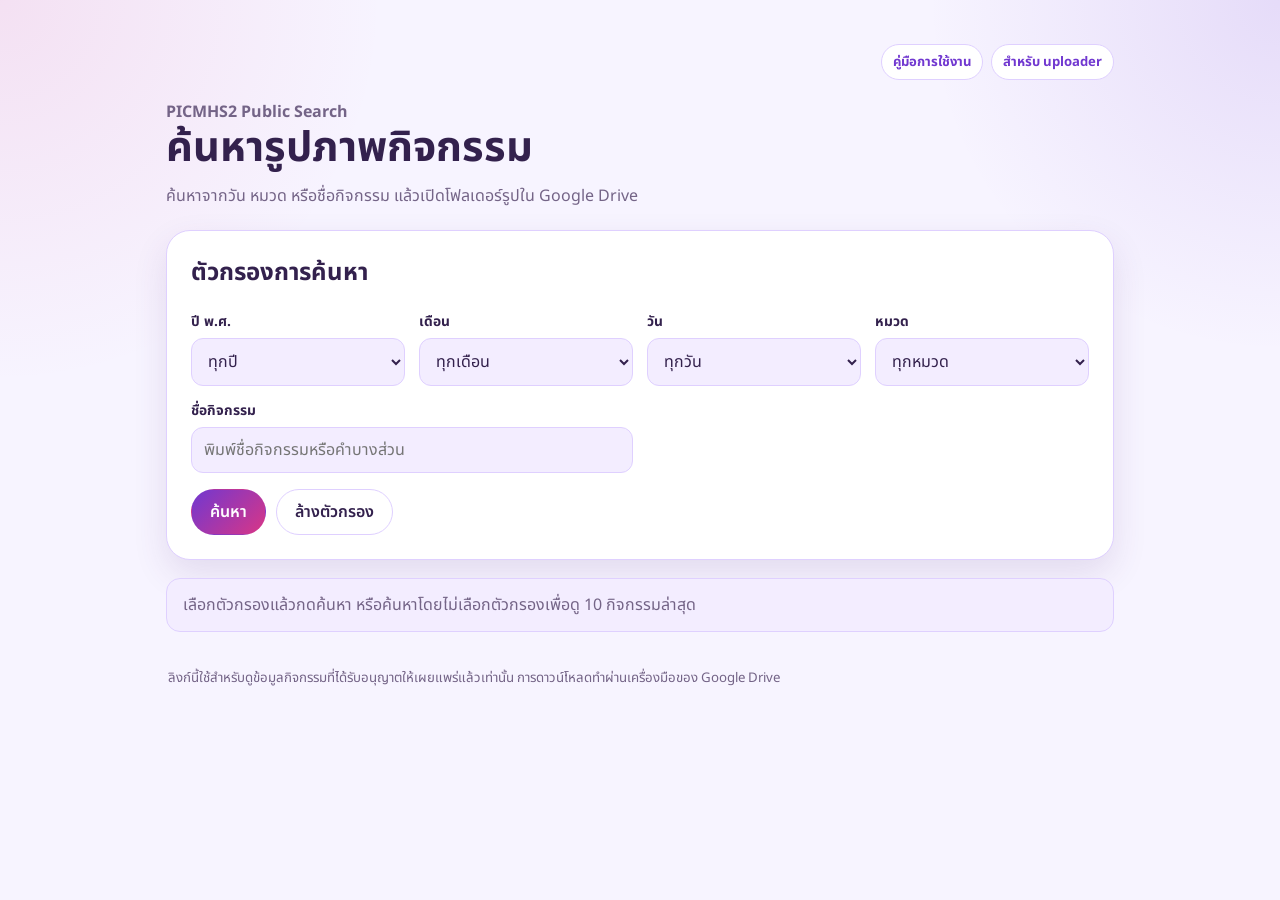
==== public/index.html @ cd0a309b "Add project foundation and user guide" ====
<!DOCTYPE html>
<html lang="th">
<head>
  <meta charset="UTF-8">
  <meta name="viewport" content="width=device-width, initial-scale=1.0">
  <meta name="description" content="ค้นหารูปภาพกิจกรรม PICMHS2 และเปิดดูใน Google Drive">
  <title>ค้นหารูปกิจกรรม | PICMHS2</title>
  <link rel="preconnect" href="https://fonts.googleapis.com">
  <link rel="preconnect" href="https://fonts.gstatic.com" crossorigin>
  <link href="https://fonts.googleapis.com/css2?family=Noto+Sans+Thai:wght@400;500;600;700&display=swap" rel="stylesheet">
  <style>
    :root {
      --bg: #f7f4ff;
      --surface: #fff;
      --surface-soft: #f3edff;
      --border: #dfd0ff;
      --text: #33214d;
      --muted: #746487;
      --accent: #7138d0;
      --accent-2: #d93686;
      --danger: #b4233f;
      --success: #176b3a;
      --shadow: 0 14px 34px rgba(79, 39, 126, 0.12);
    }

    * { box-sizing: border-box; }

    body {
      margin: 0;
      min-height: 100vh;
      font-family: "Noto Sans Thai", sans-serif;
      color: var(--text);
      background:
        radial-gradient(circle at top left, rgba(217, 54, 134, 0.1), transparent 24rem),
        radial-gradient(circle at top right, rgba(113, 56, 208, 0.13), transparent 22rem),
        var(--bg);
    }

    button, input, select { font: inherit; }

    .page {
      width: min(980px, 100%);
      margin: 0 auto;
      padding: 24px 16px 48px;
    }

    .utility-nav { display: flex; justify-content: flex-end; gap: 8px; margin-bottom: 20px; }
    .utility-nav a { padding: 7px 11px; border-radius: 999px; color: var(--accent); background: var(--surface); border: 1px solid var(--border); text-decoration: none; font-size: .82rem; font-weight: 700; }

    .hero { margin: 12px 0 22px; }
    .eyebrow { margin: 0 0 6px; color: var(--accent); font-weight: 700; }
    h1 { margin: 0; font-size: clamp(1.75rem, 5vw, 2.6rem); line-height: 1.2; }
    .hero p { margin: 10px 0 0; color: var(--muted); }

    .panel, .result-card {
      background: var(--surface);
      border: 1px solid var(--border);
      box-shadow: var(--shadow);
    }

    .panel { border-radius: 24px; padding: 18px; }

    .filters {
      display: grid;
      grid-template-columns: repeat(2, minmax(0, 1fr));
      gap: 14px;
    }

    .field { display: grid; gap: 6px; }
    .field-wide { grid-column: 1 / -1; }
    label { font-size: 0.86rem; font-weight: 700; }

    input, select {
      width: 100%;
      min-height: 46px;
      padding: 10px 12px;
      border: 1px solid var(--border);
      border-radius: 12px;
      color: var(--text);
      background: var(--surface-soft);
    }

    input:focus, select:focus, button:focus-visible, a:focus-visible {
      outline: 3px solid rgba(113, 56, 208, 0.22);
      outline-offset: 2px;
    }

    .actions { display: flex; flex-wrap: wrap; gap: 10px; margin-top: 16px; }
    .button {
      min-height: 44px;
      padding: 10px 18px;
      border: 1px solid var(--border);
      border-radius: 999px;
      cursor: pointer;
      text-decoration: none;
      text-align: center;
      color: var(--text);
      background: var(--surface);
      font-weight: 600;
    }

    .button-primary {
      border-color: transparent;
      color: #fff;
      background: linear-gradient(135deg, var(--accent), var(--accent-2));
    }

    .button[disabled] { cursor: wait; opacity: 0.65; }

    .status {
      margin: 18px 0;
      padding: 14px 16px;
      border: 1px solid var(--border);
      border-radius: 14px;
      background: var(--surface-soft);
      color: var(--muted);
    }

    .status[data-type="error"] { border-color: #ffc8d2; background: #fff1f3; color: var(--danger); }
    .status[data-type="success"] { border-color: #bce4cb; background: #f0fbf4; color: var(--success); }
    .status[hidden] { display: none; }

    .results { display: grid; gap: 14px; }
    .result-card { border-radius: 18px; padding: 16px; }
    .result-card h2 { margin: 0; font-size: 1.12rem; }
    .meta { display: flex; flex-wrap: wrap; gap: 8px; margin: 12px 0 14px; }
    .pill { padding: 4px 10px; border-radius: 999px; background: var(--surface-soft); color: var(--muted); font-size: 0.82rem; }
    .unavailable { margin: 0; color: var(--danger); font-size: 0.88rem; }
    .privacy-note { margin: 18px 2px 0; color: var(--muted); font-size: 0.83rem; }

    @media (min-width: 760px) {
      .page { padding-top: 44px; }
      .panel { padding: 24px; }
      .filters { grid-template-columns: repeat(4, minmax(0, 1fr)); }
      .field-wide { grid-column: span 2; }
      .result-card { display: grid; grid-template-columns: 1fr auto; align-items: center; gap: 18px; }
      .result-card .button { white-space: nowrap; }
    }
  </style>
</head>
<body>
  <main class="page">
    <nav class="utility-nav" aria-label="ทางลัด">
      <a href="../guide.html">คู่มือการใช้งาน</a>
      <a href="../">สำหรับ uploader</a>
    </nav>
    <header class="hero">
      <p class="eyebrow">PICMHS2 Public Search</p>
      <h1>ค้นหารูปภาพกิจกรรม</h1>
      <p>ค้นหาจากวัน หมวด หรือชื่อกิจกรรม แล้วเปิดโฟลเดอร์รูปใน Google Drive</p>
    </header>

    <section class="panel" aria-labelledby="searchHeading">
      <h2 id="searchHeading" style="margin-top:0">ตัวกรองการค้นหา</h2>
      <form id="searchForm">
        <div class="filters">
          <div class="field">
            <label for="yearBE">ปี พ.ศ.</label>
            <select id="yearBE" name="yearBE"><option value="">ทุกปี</option></select>
          </div>
          <div class="field">
            <label for="month">เดือน</label>
            <select id="month" name="month"><option value="">ทุกเดือน</option></select>
          </div>
          <div class="field">
            <label for="day">วัน</label>
            <select id="day" name="day"><option value="">ทุกวัน</option></select>
          </div>
          <div class="field">
            <label for="category">หมวด</label>
            <select id="category" name="category"><option value="">ทุกหมวด</option></select>
          </div>
          <div class="field field-wide">
            <label for="activityName">ชื่อกิจกรรม</label>
            <input id="activityName" name="activityName" type="search" maxlength="100" placeholder="พิมพ์ชื่อกิจกรรมหรือคำบางส่วน">
          </div>
        </div>
        <div class="actions">
          <button class="button button-primary" id="searchButton" type="submit">ค้นหา</button>
          <button class="button" id="clearButton" type="button">ล้างตัวกรอง</button>
        </div>
      </form>
    </section>

    <div class="status" id="status" role="status" aria-live="polite">เลือกตัวกรองแล้วกดค้นหา หรือค้นหาโดยไม่เลือกตัวกรองเพื่อดู 10 กิจกรรมล่าสุด</div>
    <section class="results" id="results" aria-label="ผลการค้นหา"></section>
    <p class="privacy-note">ลิงก์นี้ใช้สำหรับดูข้อมูลกิจกรรมที่ได้รับอนุญาตให้เผยแพร่แล้วเท่านั้น การดาวน์โหลดทำผ่านเครื่องมือของ Google Drive</p>
  </main>

  <script>
    const CONFIG = {
      API_URL: "https://script.google.com/macros/s/AKfycbzDyucuarduxEiLv-s4mpgoeJ6cKrx77nMPlc30-tb82z3DDsLPgVcqO1zSSwV5WXBZig/exec",
      REQUEST_TIMEOUT_MS: 15000,
      YEARS: [2567, 2568, 2569, 2570, 2571],
      CATEGORIES: ["กิจกรรมและอื่นๆ", "ไปราชการ", "ประชุม"],
      MONTHS: ["", "มกราคม", "กุมภาพันธ์", "มีนาคม", "เมษายน", "พฤษภาคม", "มิถุนายน", "กรกฎาคม", "สิงหาคม", "กันยายน", "ตุลาคม", "พฤศจิกายน", "ธันวาคม"]
    };

    const form = document.getElementById("searchForm");
    const statusBox = document.getElementById("status");
    const resultsBox = document.getElementById("results");
    const searchButton = document.getElementById("searchButton");

    seedOptions();
    form.addEventListener("submit", handleSearch);
    document.getElementById("clearButton").addEventListener("click", clearFilters);
    document.getElementById("yearBE").addEventListener("change", syncDays);
    document.getElementById("month").addEventListener("change", syncDays);

    function seedOptions() {
      appendOptions(document.getElementById("yearBE"), CONFIG.YEARS.map((year) => [year, year]));
      appendOptions(document.getElementById("month"), CONFIG.MONTHS.slice(1).map((name, index) => [index + 1, name]));
      appendOptions(document.getElementById("category"), CONFIG.CATEGORIES.map((name) => [name, name]));
      syncDays();
    }

    function appendOptions(select, options) {
      options.forEach(([value, label]) => {
        const option = document.createElement("option");
        option.value = String(value);
        option.textContent = String(label);
        select.appendChild(option);
      });
    }

    function syncDays() {
      const select = document.getElementById("day");
      const selected = select.value;
      const yearBE = Number(document.getElementById("yearBE").value || 2569);
      const month = Number(document.getElementById("month").value || 0);
      const total = month ? new Date(yearBE - 543, month, 0).getDate() : 31;
      select.replaceChildren(new Option("ทุกวัน", ""));
      appendOptions(select, Array.from({ length: total }, (_, index) => [index + 1, index + 1]));
      if (Number(selected) <= total) select.value = selected;
    }

    async function handleSearch(event) {
      event.preventDefault();
      setLoading(true);
      showStatus("กำลังค้นหากิจกรรม...", "info");
      resultsBox.replaceChildren();

      try {
        const params = new URLSearchParams({ action: "publicSearch" });
        new FormData(form).forEach((value, key) => {
          const normalized = String(value).trim();
          if (normalized) params.set(key, normalized);
        });

        const data = await fetchJson(`${CONFIG.API_URL}?${params}`, CONFIG.REQUEST_TIMEOUT_MS);
        if (!data.ok) throw new Error(toThaiApiError(data.error));
        renderResults(Array.isArray(data.results) ? data.results : []);

        if (!data.results || !data.results.length) {
          showStatus("ไม่พบกิจกรรมที่ตรงกับเงื่อนไข ลองลดตัวกรองหรือใช้คำค้นที่สั้นลง", "info");
        } else {
          const suffix = data.truncated ? " (แสดงสูงสุด 50 รายการ กรุณาเพิ่มตัวกรอง)" : "";
          showStatus(`พบ ${data.results.length} กิจกรรม${suffix}`, "success");
        }
      } catch (error) {
        showStatus(error.name === "AbortError" ? "ระบบใช้เวลาตอบนานเกินไป กรุณาลองใหม่" : error.message, "error");
      } finally {
        setLoading(false);
      }
    }

    async function fetchJson(url, timeoutMs) {
      const controller = new AbortController();
      const timer = setTimeout(() => controller.abort(), timeoutMs);
      try {
        const response = await fetch(url, { signal: controller.signal });
        if (!response.ok) throw new Error(`เชื่อมต่อระบบค้นหาไม่สำเร็จ (${response.status})`);
        return await response.json();
      } catch (error) {
        if (error.name === "AbortError") throw error;
        if (error instanceof SyntaxError) throw new Error("ระบบค้นหาส่งข้อมูลกลับมาไม่ถูกต้อง กรุณาลองใหม่");
        throw error;
      } finally {
        clearTimeout(timer);
      }
    }

    function renderResults(results) {
      resultsBox.replaceChildren();
      results.forEach((item) => {
        const card = document.createElement("article");
        card.className = "result-card";

        const content = document.createElement("div");
        const title = document.createElement("h2");
        title.textContent = item.activityName || "กิจกรรมไม่มีชื่อ";
        content.appendChild(title);

        const meta = document.createElement("div");
        meta.className = "meta";
        [item.category, formatThaiDate(item), `${Number(item.fileCount || 0)} ไฟล์โดยประมาณ`].forEach((text) => {
          const pill = document.createElement("span");
          pill.className = "pill";
          pill.textContent = text || "-";
          meta.appendChild(pill);
        });
        content.appendChild(meta);
        card.appendChild(content);

        if (isSafeDriveUrl(item.folderUrl)) {
          const link = document.createElement("a");
          link.className = "button button-primary";
          link.href = item.folderUrl;
          link.target = "_blank";
          link.rel = "noopener noreferrer";
          link.textContent = "เปิดโฟลเดอร์รูป";
          card.appendChild(link);
        } else {
          const message = document.createElement("p");
          message.className = "unavailable";
          message.textContent = "โฟลเดอร์นี้ยังไม่พร้อมให้เปิดแบบสาธารณะ";
          card.appendChild(message);
        }

        resultsBox.appendChild(card);
      });
    }

    function formatThaiDate(item) {
      const month = CONFIG.MONTHS[Number(item.month)] || "";
      return `${Number(item.day) || "-"} ${month} ${Number(item.yearBE) || "-"}`;
    }

    function isSafeDriveUrl(value) {
      try {
        const url = new URL(String(value || ""));
        return url.protocol === "https:" && url.hostname === "drive.google.com";
      } catch (_) {
        return false;
      }
    }

    function toThaiApiError(message) {
      if (String(message || "").startsWith("invalid public search:")) return "ตัวกรองไม่ถูกต้อง กรุณาตรวจสอบแล้วลองใหม่";
      return "ระบบค้นหายังไม่พร้อมใช้งาน กรุณาลองใหม่ภายหลัง";
    }

    function clearFilters() {
      form.reset();
      syncDays();
      resultsBox.replaceChildren();
      showStatus("ล้างตัวกรองแล้ว กดค้นหาเพื่อดู 10 กิจกรรมล่าสุด", "info");
      document.getElementById("yearBE").focus();
    }

    function setLoading(loading) {
      searchButton.disabled = loading;
      searchButton.textContent = loading ? "กำลังค้นหา..." : "ค้นหา";
    }

    function showStatus(message, type) {
      statusBox.hidden = false;
      statusBox.dataset.type = type;
      statusBox.textContent = message;
    }
  </script>
</body>
</html>
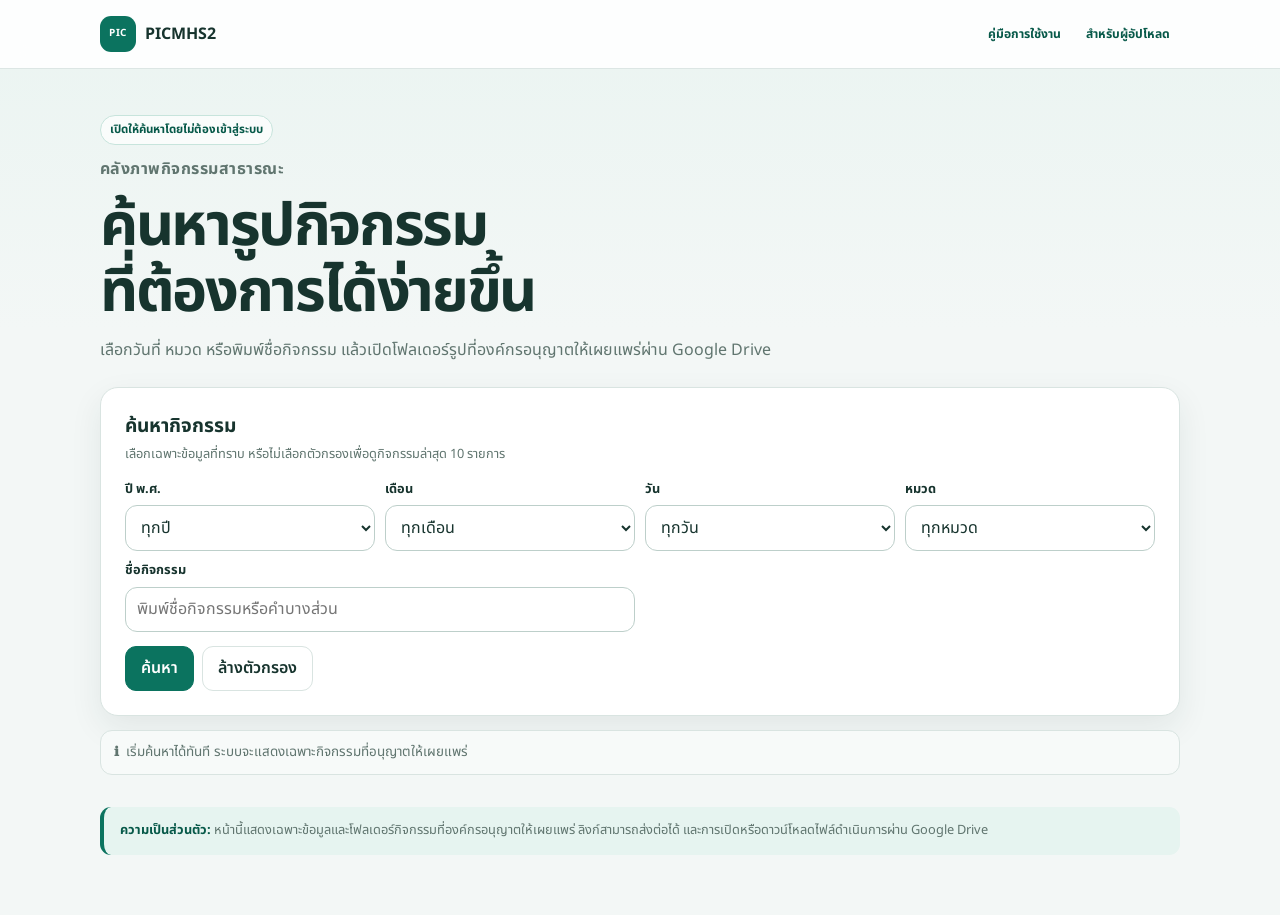
==== commit c86a74a3: "Integrate PICMHS2 UI design system" ====
--- a/public/index.html
+++ b/public/index.html
@@ -10,47 +10,58 @@
   <link href="https://fonts.googleapis.com/css2?family=Noto+Sans+Thai:wght@400;500;600;700&display=swap" rel="stylesheet">
   <style>
     :root {
-      --bg: #f7f4ff;
-      --surface: #fff;
-      --surface-soft: #f3edff;
-      --border: #dfd0ff;
-      --text: #33214d;
-      --muted: #746487;
-      --accent: #7138d0;
-      --accent-2: #d93686;
-      --danger: #b4233f;
-      --success: #176b3a;
-      --shadow: 0 14px 34px rgba(79, 39, 126, 0.12);
+      --bg: #f3f7f6;
+      --surface: #ffffff;
+      --surface-soft: #f7faf9;
+      --border: #d9e4e1;
+      --border-strong: #bdcfca;
+      --text: #17342e;
+      --muted: #60756f;
+      --accent: #0b735f;
+      --accent-strong: #075949;
+      --accent-soft: #e6f4f0;
+      --danger: #b4233a;
+      --success: #147a45;
+      --info: #245a85;
+      --shadow: 0 12px 32px rgba(21, 55, 47, .08);
+      --radius: 18px;
     }
 
     * { box-sizing: border-box; }
+    html { scroll-behavior: smooth; }
 
     body {
       margin: 0;
+      min-width: 320px;
       min-height: 100vh;
       font-family: "Noto Sans Thai", sans-serif;
       color: var(--text);
-      background:
-        radial-gradient(circle at top left, rgba(217, 54, 134, 0.1), transparent 24rem),
-        radial-gradient(circle at top right, rgba(113, 56, 208, 0.13), transparent 22rem),
-        var(--bg);
+      line-height: 1.55;
+      background: linear-gradient(180deg, #eaf4f1 0, var(--bg) 330px);
     }
 
     button, input, select { font: inherit; }
+    button, select { cursor: pointer; }
 
     .page {
-      width: min(980px, 100%);
+      width: min(1080px, calc(100% - 28px));
       margin: 0 auto;
-      padding: 24px 16px 48px;
-    }
-
-    .utility-nav { display: flex; justify-content: flex-end; gap: 8px; margin-bottom: 20px; }
-    .utility-nav a { padding: 7px 11px; border-radius: 999px; color: var(--accent); background: var(--surface); border: 1px solid var(--border); text-decoration: none; font-size: .82rem; font-weight: 700; }
-
-    .hero { margin: 12px 0 22px; }
-    .eyebrow { margin: 0 0 6px; color: var(--accent); font-weight: 700; }
-    h1 { margin: 0; font-size: clamp(1.75rem, 5vw, 2.6rem); line-height: 1.2; }
-    .hero p { margin: 10px 0 0; color: var(--muted); }
+      padding: 0 0 48px;
+    }
+
+    .site-header { border-bottom: 1px solid rgba(217,228,225,.9); background: rgba(255,255,255,.9); backdrop-filter: blur(12px); }
+    .header-inner { width: min(1080px, calc(100% - 28px)); min-height: 68px; margin: 0 auto; display: flex; align-items: center; justify-content: space-between; gap: 12px; }
+    .brand { display: flex; align-items: center; gap: 9px; color: var(--text); text-decoration: none; font-weight: 700; }
+    .brand-mark { display: grid; width: 36px; height: 36px; place-items: center; border-radius: 11px; background: var(--accent); color: #fff; font-size: 10px; letter-spacing: .04em; }
+    .utility-nav { display: flex; gap: 5px; }
+    .utility-nav a { display: inline-flex; min-height: 40px; align-items: center; padding: 7px 10px; border-radius: 9px; color: var(--accent-strong); text-decoration: none; font-size: .76rem; font-weight: 700; }
+    .utility-nav a:hover { background: var(--accent-soft); }
+
+    .hero { display: grid; gap: 12px; padding: 46px 0 24px; }
+    .eyebrow { margin: 0; color: var(--accent); font-size: .78rem; font-weight: 700; letter-spacing: .03em; }
+    h1 { max-width: 760px; margin: 0; font-size: clamp(2rem, 8vw, 3.7rem); line-height: 1.12; letter-spacing: -.04em; }
+    .hero p { max-width: 680px; margin: 0; color: var(--muted); font-size: 1rem; }
+    .public-badge { width: fit-content; padding: 5px 9px; border: 1px solid #c7e4dc; border-radius: 999px; background: rgba(255,255,255,.7); color: var(--accent-strong); font-size: .72rem; font-weight: 700; }
 
     .panel, .result-card {
       background: var(--surface);
@@ -58,39 +69,45 @@
       box-shadow: var(--shadow);
     }
 
-    .panel { border-radius: 24px; padding: 18px; }
+    .panel { border-radius: var(--radius); padding: 17px 15px; }
+    .panel-head { margin-bottom: 15px; }
+    .panel-head h2 { margin: 0; font-size: 1.2rem; }
+    .panel-head p { margin: 3px 0 0; color: var(--muted); font-size: .8rem; }
 
     .filters {
       display: grid;
       grid-template-columns: repeat(2, minmax(0, 1fr));
-      gap: 14px;
+      gap: 10px;
     }
 
     .field { display: grid; gap: 6px; }
     .field-wide { grid-column: 1 / -1; }
-    label { font-size: 0.86rem; font-weight: 700; }
+    label { font-size: 0.8rem; font-weight: 700; }
 
     input, select {
       width: 100%;
-      min-height: 46px;
-      padding: 10px 12px;
-      border: 1px solid var(--border);
+      min-height: 44px;
+      padding: 9px 11px;
+      border: 1px solid var(--border-strong);
       border-radius: 12px;
       color: var(--text);
-      background: var(--surface-soft);
-    }
-
-    input:focus, select:focus, button:focus-visible, a:focus-visible {
-      outline: 3px solid rgba(113, 56, 208, 0.22);
+      background: var(--surface);
+    }
+
+    input:focus-visible, select:focus-visible, button:focus-visible, a:focus-visible {
+      outline: 3px solid rgba(11, 115, 95, .28);
       outline-offset: 2px;
     }
 
-    .actions { display: flex; flex-wrap: wrap; gap: 10px; margin-top: 16px; }
+    .actions { display: flex; flex-wrap: wrap; gap: 8px; margin-top: 14px; }
     .button {
       min-height: 44px;
-      padding: 10px 18px;
+      display: inline-flex;
+      align-items: center;
+      justify-content: center;
+      padding: 9px 15px;
       border: 1px solid var(--border);
-      border-radius: 999px;
+      border-radius: 11px;
       cursor: pointer;
       text-decoration: none;
       text-align: center;
@@ -100,58 +117,83 @@
     }
 
     .button-primary {
-      border-color: transparent;
+      border-color: var(--accent);
       color: #fff;
-      background: linear-gradient(135deg, var(--accent), var(--accent-2));
-    }
+      background: var(--accent);
+    }
+    .button-primary:hover { background: var(--accent-strong); }
 
     .button[disabled] { cursor: wait; opacity: 0.65; }
 
     .status {
-      margin: 18px 0;
-      padding: 14px 16px;
+      margin: 14px 0;
+      padding: 11px 13px;
       border: 1px solid var(--border);
-      border-radius: 14px;
+      border-radius: 12px;
       background: var(--surface-soft);
       color: var(--muted);
-    }
+      font-size: .84rem;
+    }
+    .status::before { content: "ℹ"; margin-right: 7px; font-weight: 700; }
 
     .status[data-type="error"] { border-color: #ffc8d2; background: #fff1f3; color: var(--danger); }
+    .status[data-type="error"]::before { content: "×"; }
     .status[data-type="success"] { border-color: #bce4cb; background: #f0fbf4; color: var(--success); }
+    .status[data-type="success"]::before { content: "✓"; }
     .status[hidden] { display: none; }
 
-    .results { display: grid; gap: 14px; }
-    .result-card { border-radius: 18px; padding: 16px; }
+    .results { display: grid; gap: 10px; }
+    .result-card { border-radius: 15px; padding: 14px; }
     .result-card h2 { margin: 0; font-size: 1.12rem; }
-    .meta { display: flex; flex-wrap: wrap; gap: 8px; margin: 12px 0 14px; }
-    .pill { padding: 4px 10px; border-radius: 999px; background: var(--surface-soft); color: var(--muted); font-size: 0.82rem; }
+    .meta { display: flex; flex-wrap: wrap; gap: 6px; margin: 10px 0 12px; }
+    .pill { padding: 4px 9px; border: 1px solid var(--border); border-radius: 999px; background: var(--surface-soft); color: var(--muted); font-size: 0.76rem; }
     .unavailable { margin: 0; color: var(--danger); font-size: 0.88rem; }
-    .privacy-note { margin: 18px 2px 0; color: var(--muted); font-size: 0.83rem; }
-
-    @media (min-width: 760px) {
-      .page { padding-top: 44px; }
+    .privacy-note { margin-top: 18px; padding: 14px 16px; border-left: 4px solid var(--accent); border-radius: 11px; background: var(--accent-soft); color: var(--muted); font-size: 0.8rem; }
+    .privacy-note strong { color: var(--accent-strong); }
+
+    @media (min-width: 680px) {
       .panel { padding: 24px; }
       .filters { grid-template-columns: repeat(4, minmax(0, 1fr)); }
       .field-wide { grid-column: span 2; }
       .result-card { display: grid; grid-template-columns: 1fr auto; align-items: center; gap: 18px; }
       .result-card .button { white-space: nowrap; }
     }
+
+    @media (max-width: 480px) {
+      .utility-nav a:first-child { display: none; }
+      .hero { padding-top: 34px; }
+      .actions .button { flex: 1 1 120px; }
+    }
+
+    @media (prefers-reduced-motion: reduce) {
+      html { scroll-behavior: auto; }
+      *, *::before, *::after { transition: none !important; }
+    }
   </style>
 </head>
 <body>
+  <header class="site-header">
+    <div class="header-inner">
+      <a class="brand" href="./" aria-label="PICMHS2 ค้นหารูปสาธารณะ"><span class="brand-mark">PIC</span><span>PICMHS2</span></a>
+      <nav class="utility-nav" aria-label="ทางลัด">
+        <a href="../guide.html">คู่มือการใช้งาน</a>
+        <a href="../">สำหรับผู้อัปโหลด</a>
+      </nav>
+    </div>
+  </header>
   <main class="page">
-    <nav class="utility-nav" aria-label="ทางลัด">
-      <a href="../guide.html">คู่มือการใช้งาน</a>
-      <a href="../">สำหรับ uploader</a>
-    </nav>
     <header class="hero">
-      <p class="eyebrow">PICMHS2 Public Search</p>
-      <h1>ค้นหารูปภาพกิจกรรม</h1>
-      <p>ค้นหาจากวัน หมวด หรือชื่อกิจกรรม แล้วเปิดโฟลเดอร์รูปใน Google Drive</p>
+      <span class="public-badge">เปิดให้ค้นหาโดยไม่ต้องเข้าสู่ระบบ</span>
+      <p class="eyebrow">คลังภาพกิจกรรมสาธารณะ</p>
+      <h1>ค้นหารูปกิจกรรม<br>ที่ต้องการได้ง่ายขึ้น</h1>
+      <p>เลือกวันที่ หมวด หรือพิมพ์ชื่อกิจกรรม แล้วเปิดโฟลเดอร์รูปที่องค์กรอนุญาตให้เผยแพร่ผ่าน Google Drive</p>
     </header>
 
     <section class="panel" aria-labelledby="searchHeading">
-      <h2 id="searchHeading" style="margin-top:0">ตัวกรองการค้นหา</h2>
+      <div class="panel-head">
+        <h2 id="searchHeading">ค้นหากิจกรรม</h2>
+        <p>เลือกเฉพาะข้อมูลที่ทราบ หรือไม่เลือกตัวกรองเพื่อดูกิจกรรมล่าสุด 10 รายการ</p>
+      </div>
       <form id="searchForm">
         <div class="filters">
           <div class="field">
@@ -182,9 +224,9 @@
       </form>
     </section>
 
-    <div class="status" id="status" role="status" aria-live="polite">เลือกตัวกรองแล้วกดค้นหา หรือค้นหาโดยไม่เลือกตัวกรองเพื่อดู 10 กิจกรรมล่าสุด</div>
-    <section class="results" id="results" aria-label="ผลการค้นหา"></section>
-    <p class="privacy-note">ลิงก์นี้ใช้สำหรับดูข้อมูลกิจกรรมที่ได้รับอนุญาตให้เผยแพร่แล้วเท่านั้น การดาวน์โหลดทำผ่านเครื่องมือของ Google Drive</p>
+    <div class="status" id="status" role="status" aria-live="polite">เริ่มค้นหาได้ทันที ระบบจะแสดงเฉพาะกิจกรรมที่อนุญาตให้เผยแพร่</div>
+    <section class="results" id="results" aria-label="ผลการค้นหา" aria-busy="false"></section>
+    <p class="privacy-note"><strong>ความเป็นส่วนตัว:</strong> หน้านี้แสดงเฉพาะข้อมูลและโฟลเดอร์กิจกรรมที่องค์กรอนุญาตให้เผยแพร่ ลิงก์สามารถส่งต่อได้ และการเปิดหรือดาวน์โหลดไฟล์ดำเนินการผ่าน Google Drive</p>
   </main>
 
   <script>
@@ -351,6 +393,7 @@
     function setLoading(loading) {
       searchButton.disabled = loading;
       searchButton.textContent = loading ? "กำลังค้นหา..." : "ค้นหา";
+      resultsBox.setAttribute("aria-busy", String(loading));
     }
 
     function showStatus(message, type) {
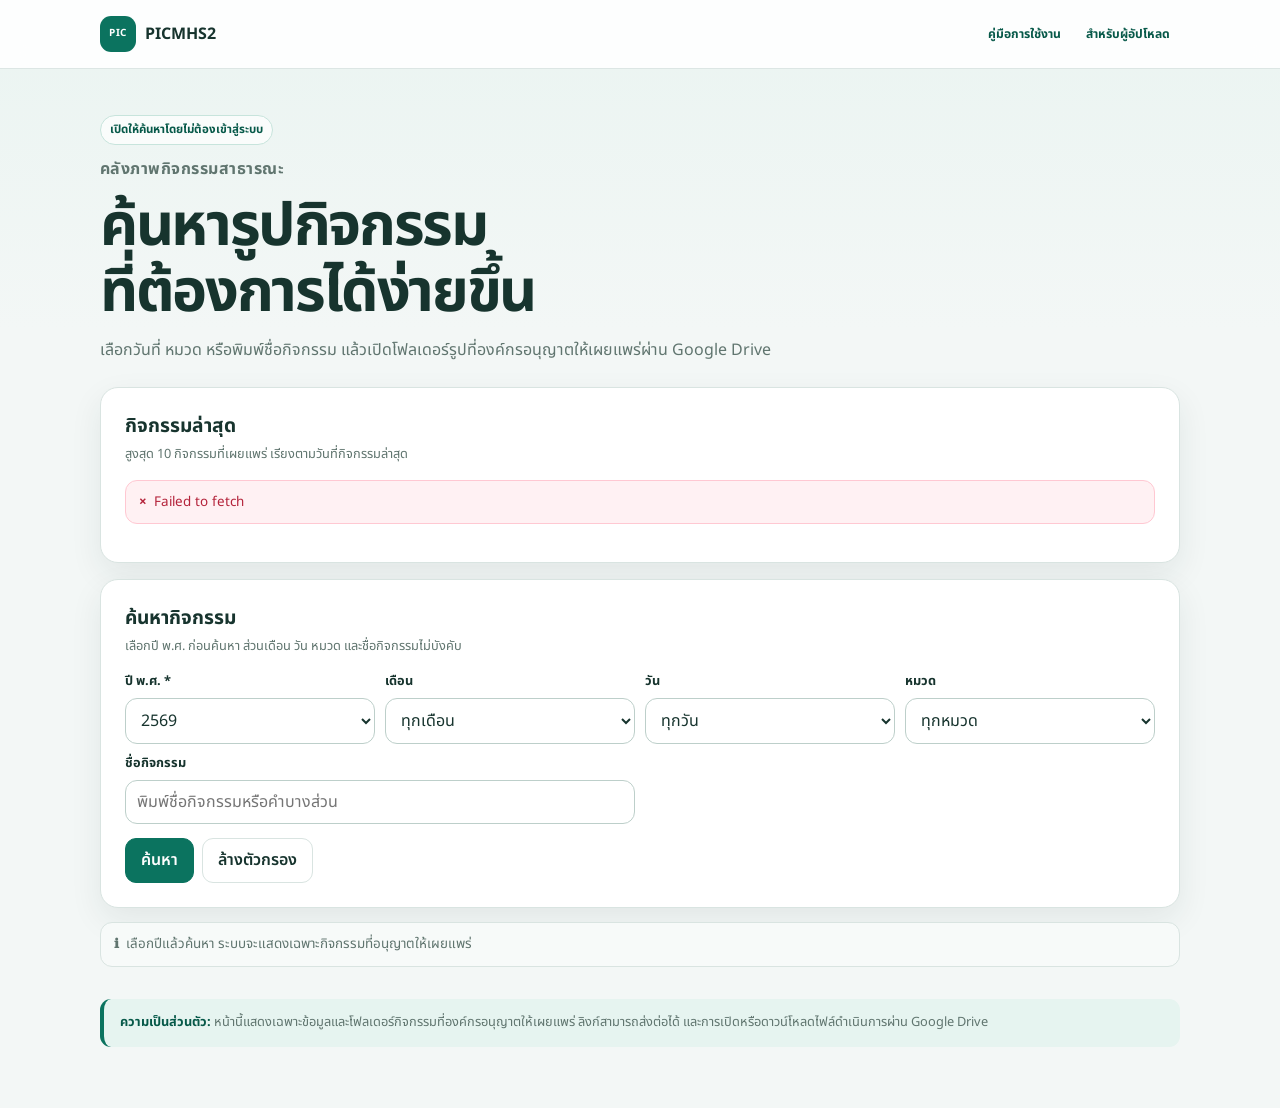
==== commit 25075864: "Update index.html" ====
--- a/public/index.html
+++ b/public/index.html
@@ -150,6 +150,7 @@
     .unavailable { margin: 0; color: var(--danger); font-size: 0.88rem; }
     .privacy-note { margin-top: 18px; padding: 14px 16px; border-left: 4px solid var(--accent); border-radius: 11px; background: var(--accent-soft); color: var(--muted); font-size: 0.8rem; }
     .privacy-note strong { color: var(--accent-strong); }
+    .latest-panel { margin-bottom: 16px; }
 
     @media (min-width: 680px) {
       .panel { padding: 24px; }
@@ -189,16 +190,25 @@
       <p>เลือกวันที่ หมวด หรือพิมพ์ชื่อกิจกรรม แล้วเปิดโฟลเดอร์รูปที่องค์กรอนุญาตให้เผยแพร่ผ่าน Google Drive</p>
     </header>
 
+    <section class="panel latest-panel" aria-labelledby="latestHeading">
+      <div class="panel-head">
+        <h2 id="latestHeading">กิจกรรมล่าสุด</h2>
+        <p>สูงสุด 10 กิจกรรมที่เผยแพร่ เรียงตามวันที่กิจกรรมล่าสุด</p>
+      </div>
+      <div class="status" id="latestStatus" role="status" aria-live="polite">กำลังโหลดกิจกรรมล่าสุด...</div>
+      <div class="results" id="latestResults" aria-label="กิจกรรมล่าสุด" aria-busy="true"></div>
+    </section>
+
     <section class="panel" aria-labelledby="searchHeading">
       <div class="panel-head">
         <h2 id="searchHeading">ค้นหากิจกรรม</h2>
-        <p>เลือกเฉพาะข้อมูลที่ทราบ หรือไม่เลือกตัวกรองเพื่อดูกิจกรรมล่าสุด 10 รายการ</p>
+        <p>เลือกปี พ.ศ. ก่อนค้นหา ส่วนเดือน วัน หมวด และชื่อกิจกรรมไม่บังคับ</p>
       </div>
       <form id="searchForm">
         <div class="filters">
           <div class="field">
-            <label for="yearBE">ปี พ.ศ.</label>
-            <select id="yearBE" name="yearBE"><option value="">ทุกปี</option></select>
+            <label for="yearBE">ปี พ.ศ. *</label>
+            <select id="yearBE" name="yearBE" required><option value="">เลือกปี</option></select>
           </div>
           <div class="field">
             <label for="month">เดือน</label>
@@ -224,7 +234,7 @@
       </form>
     </section>
 
-    <div class="status" id="status" role="status" aria-live="polite">เริ่มค้นหาได้ทันที ระบบจะแสดงเฉพาะกิจกรรมที่อนุญาตให้เผยแพร่</div>
+    <div class="status" id="status" role="status" aria-live="polite">เลือกปีแล้วค้นหา ระบบจะแสดงเฉพาะกิจกรรมที่อนุญาตให้เผยแพร่</div>
     <section class="results" id="results" aria-label="ผลการค้นหา" aria-busy="false"></section>
     <p class="privacy-note"><strong>ความเป็นส่วนตัว:</strong> หน้านี้แสดงเฉพาะข้อมูลและโฟลเดอร์กิจกรรมที่องค์กรอนุญาตให้เผยแพร่ ลิงก์สามารถส่งต่อได้ และการเปิดหรือดาวน์โหลดไฟล์ดำเนินการผ่าน Google Drive</p>
   </main>
@@ -233,7 +243,8 @@
     const CONFIG = {
       API_URL: "https://script.google.com/macros/s/AKfycbzDyucuarduxEiLv-s4mpgoeJ6cKrx77nMPlc30-tb82z3DDsLPgVcqO1zSSwV5WXBZig/exec",
       REQUEST_TIMEOUT_MS: 15000,
-      YEARS: [2567, 2568, 2569, 2570, 2571],
+      PUBLIC_YEAR_MIN: 2567,
+      CURRENT_YEAR_BE: Number(new Intl.DateTimeFormat("en-US", { timeZone: "Asia/Bangkok", year: "numeric" }).format(new Date())) + 543,
       CATEGORIES: ["กิจกรรมและอื่นๆ", "ไปราชการ", "ประชุม"],
       MONTHS: ["", "มกราคม", "กุมภาพันธ์", "มีนาคม", "เมษายน", "พฤษภาคม", "มิถุนายน", "กรกฎาคม", "สิงหาคม", "กันยายน", "ตุลาคม", "พฤศจิกายน", "ธันวาคม"]
     };
@@ -241,6 +252,8 @@
     const form = document.getElementById("searchForm");
     const statusBox = document.getElementById("status");
     const resultsBox = document.getElementById("results");
+    const latestStatusBox = document.getElementById("latestStatus");
+    const latestResultsBox = document.getElementById("latestResults");
     const searchButton = document.getElementById("searchButton");
 
     seedOptions();
@@ -248,9 +261,12 @@
     document.getElementById("clearButton").addEventListener("click", clearFilters);
     document.getElementById("yearBE").addEventListener("change", syncDays);
     document.getElementById("month").addEventListener("change", syncDays);
+    loadLatest();
 
     function seedOptions() {
-      appendOptions(document.getElementById("yearBE"), CONFIG.YEARS.map((year) => [year, year]));
+      const years = Array.from({ length: CONFIG.CURRENT_YEAR_BE - CONFIG.PUBLIC_YEAR_MIN + 1 }, (_, index) => CONFIG.CURRENT_YEAR_BE - index);
+      appendOptions(document.getElementById("yearBE"), years.map((year) => [year, year]));
+      document.getElementById("yearBE").value = String(CONFIG.CURRENT_YEAR_BE);
       appendOptions(document.getElementById("month"), CONFIG.MONTHS.slice(1).map((name, index) => [index + 1, name]));
       appendOptions(document.getElementById("category"), CONFIG.CATEGORIES.map((name) => [name, name]));
       syncDays();
@@ -268,7 +284,7 @@
     function syncDays() {
       const select = document.getElementById("day");
       const selected = select.value;
-      const yearBE = Number(document.getElementById("yearBE").value || 2569);
+      const yearBE = Number(document.getElementById("yearBE").value || CONFIG.CURRENT_YEAR_BE);
       const month = Number(document.getElementById("month").value || 0);
       const total = month ? new Date(yearBE - 543, month, 0).getDate() : 31;
       select.replaceChildren(new Option("ทุกวัน", ""));
@@ -278,6 +294,11 @@
 
     async function handleSearch(event) {
       event.preventDefault();
+      if (!document.getElementById("yearBE").value) {
+        showStatus("เลือกปี พ.ศ. ก่อนค้นหา", "error");
+        document.getElementById("yearBE").focus();
+        return;
+      }
       setLoading(true);
       showStatus("กำลังค้นหากิจกรรม...", "info");
       resultsBox.replaceChildren();
@@ -291,7 +312,7 @@
 
         const data = await fetchJson(`${CONFIG.API_URL}?${params}`, CONFIG.REQUEST_TIMEOUT_MS);
         if (!data.ok) throw new Error(toThaiApiError(data.error));
-        renderResults(Array.isArray(data.results) ? data.results : []);
+        renderResults(Array.isArray(data.results) ? data.results : [], resultsBox);
 
         if (!data.results || !data.results.length) {
           showStatus("ไม่พบกิจกรรมที่ตรงกับเงื่อนไข ลองลดตัวกรองหรือใช้คำค้นที่สั้นลง", "info");
@@ -303,6 +324,23 @@
         showStatus(error.name === "AbortError" ? "ระบบใช้เวลาตอบนานเกินไป กรุณาลองใหม่" : error.message, "error");
       } finally {
         setLoading(false);
+      }
+    }
+
+    async function loadLatest() {
+      latestResultsBox.setAttribute("aria-busy", "true");
+      try {
+        const data = await fetchJson(`${CONFIG.API_URL}?action=publicLatest`, CONFIG.REQUEST_TIMEOUT_MS);
+        if (!data.ok) throw new Error(toThaiApiError(data.error));
+        const results = Array.isArray(data.results) ? data.results : [];
+        renderResults(results, latestResultsBox);
+        latestStatusBox.dataset.type = results.length ? "success" : "info";
+        latestStatusBox.textContent = results.length ? `แสดง ${results.length} กิจกรรมล่าสุด` : "ยังไม่มีกิจกรรมที่เผยแพร่";
+      } catch (error) {
+        latestStatusBox.dataset.type = "error";
+        latestStatusBox.textContent = error.name === "AbortError" ? "โหลดกิจกรรมล่าสุดใช้เวลานานเกินไป" : error.message;
+      } finally {
+        latestResultsBox.setAttribute("aria-busy", "false");
       }
     }
 
@@ -322,8 +360,8 @@
       }
     }
 
-    function renderResults(results) {
-      resultsBox.replaceChildren();
+    function renderResults(results, container) {
+      container.replaceChildren();
       results.forEach((item) => {
         const card = document.createElement("article");
         card.className = "result-card";
@@ -359,7 +397,7 @@
           card.appendChild(message);
         }
 
-        resultsBox.appendChild(card);
+        container.appendChild(card);
       });
     }
 
@@ -384,9 +422,10 @@
 
     function clearFilters() {
       form.reset();
+      document.getElementById("yearBE").value = String(CONFIG.CURRENT_YEAR_BE);
       syncDays();
       resultsBox.replaceChildren();
-      showStatus("ล้างตัวกรองแล้ว กดค้นหาเพื่อดู 10 กิจกรรมล่าสุด", "info");
+      showStatus("ล้างตัวกรองแล้ว เลือกปีปัจจุบันไว้ให้พร้อมค้นหา", "info");
       document.getElementById("yearBE").focus();
     }
 
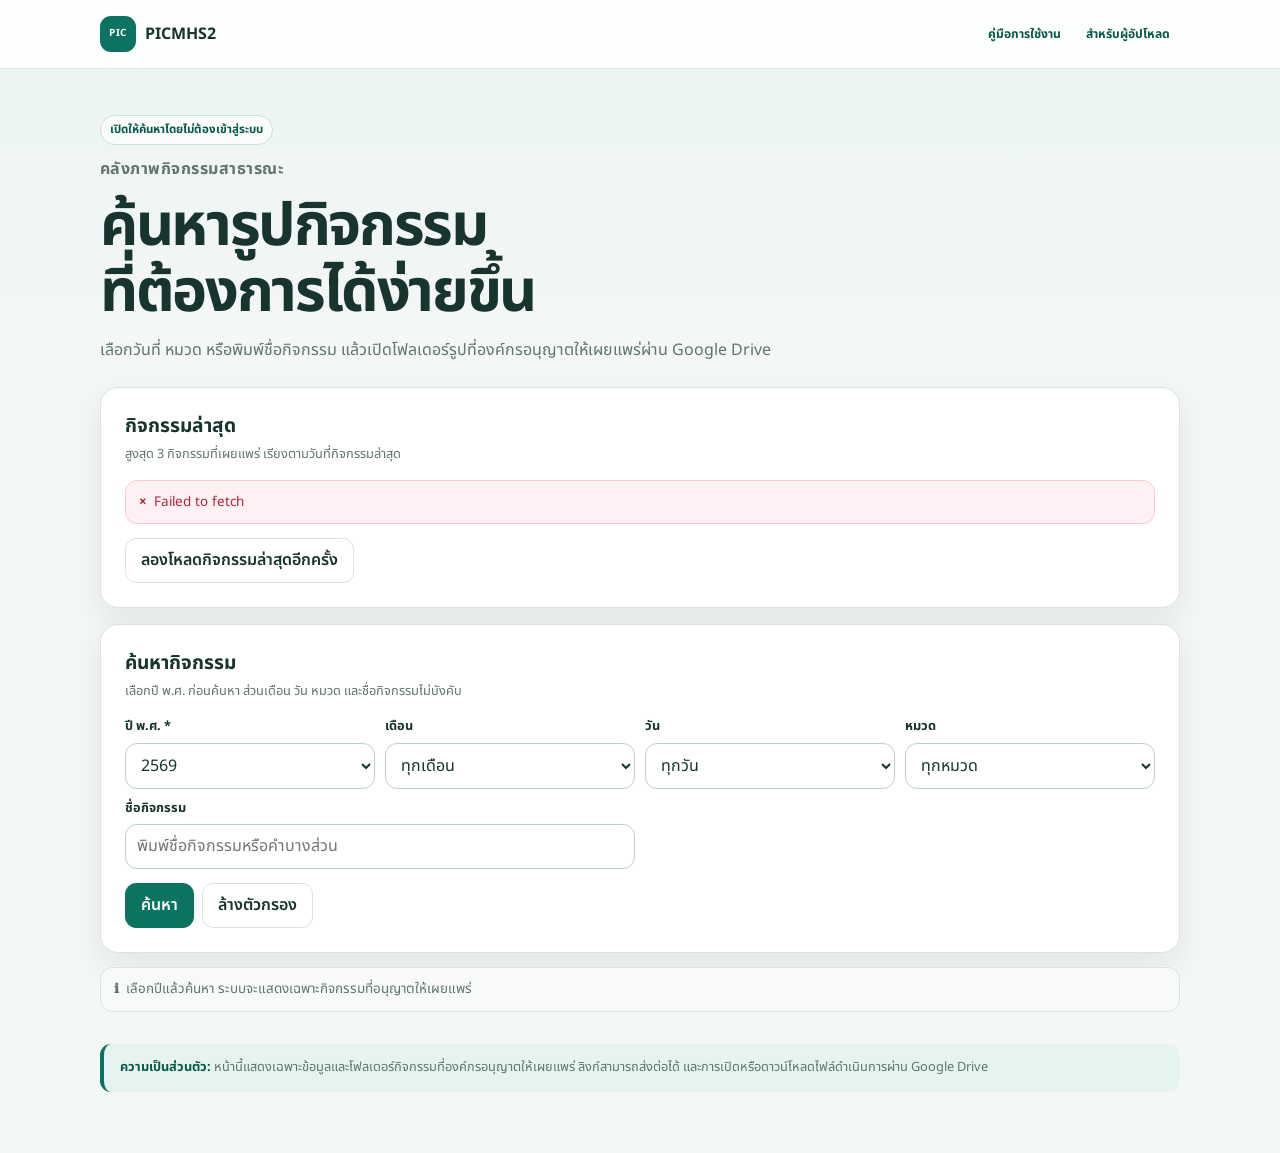
==== commit 0b869256: "Make recent activities resilient and limit to three" ====
--- a/public/index.html
+++ b/public/index.html
@@ -143,7 +143,10 @@
     .status[hidden] { display: none; }
 
     .results { display: grid; gap: 10px; }
-    .result-card { border-radius: 15px; padding: 14px; }
+    .result-card { display: grid; grid-template-columns: 96px minmax(0, 1fr); gap: 13px; border-radius: 15px; padding: 14px; }
+    .result-cover { position: relative; align-self: stretch; min-height: 96px; overflow: hidden; border: 1px solid var(--border); border-radius: 12px; background: var(--surface-soft); }
+    .result-cover img { display: block; width: 100%; height: 100%; min-height: 96px; object-fit: cover; }
+    .result-card-body { display: grid; min-width: 0; gap: 12px; }
     .result-card h2 { margin: 0; font-size: 1.12rem; }
     .meta { display: flex; flex-wrap: wrap; gap: 6px; margin: 10px 0 12px; }
     .pill { padding: 4px 9px; border: 1px solid var(--border); border-radius: 999px; background: var(--surface-soft); color: var(--muted); font-size: 0.76rem; }
@@ -156,7 +159,7 @@
       .panel { padding: 24px; }
       .filters { grid-template-columns: repeat(4, minmax(0, 1fr)); }
       .field-wide { grid-column: span 2; }
-      .result-card { display: grid; grid-template-columns: 1fr auto; align-items: center; gap: 18px; }
+      .result-card-body { grid-template-columns: minmax(0, 1fr) auto; align-items: center; gap: 18px; }
       .result-card .button { white-space: nowrap; }
     }
 
@@ -164,6 +167,8 @@
       .utility-nav a:first-child { display: none; }
       .hero { padding-top: 34px; }
       .actions .button { flex: 1 1 120px; }
+      .result-card { grid-template-columns: 78px minmax(0, 1fr); gap: 10px; padding: 11px; }
+      .result-cover, .result-cover img { min-height: 78px; }
     }
 
     @media (prefers-reduced-motion: reduce) {
@@ -193,9 +198,10 @@
     <section class="panel latest-panel" aria-labelledby="latestHeading">
       <div class="panel-head">
         <h2 id="latestHeading">กิจกรรมล่าสุด</h2>
-        <p>สูงสุด 10 กิจกรรมที่เผยแพร่ เรียงตามวันที่กิจกรรมล่าสุด</p>
+        <p>สูงสุด 3 กิจกรรมที่เผยแพร่ เรียงตามวันที่กิจกรรมล่าสุด</p>
       </div>
       <div class="status" id="latestStatus" role="status" aria-live="polite">กำลังโหลดกิจกรรมล่าสุด...</div>
+      <button class="button" id="retryLatestButton" type="button" hidden>ลองโหลดกิจกรรมล่าสุดอีกครั้ง</button>
       <div class="results" id="latestResults" aria-label="กิจกรรมล่าสุด" aria-busy="true"></div>
     </section>
 
@@ -243,17 +249,25 @@
     const CONFIG = {
       API_URL: "https://script.google.com/macros/s/AKfycbzDyucuarduxEiLv-s4mpgoeJ6cKrx77nMPlc30-tb82z3DDsLPgVcqO1zSSwV5WXBZig/exec",
       REQUEST_TIMEOUT_MS: 15000,
+      LATEST_RETRY_TIMEOUT_MS: 30000,
       PUBLIC_YEAR_MIN: 2567,
       CURRENT_YEAR_BE: Number(new Intl.DateTimeFormat("en-US", { timeZone: "Asia/Bangkok", year: "numeric" }).format(new Date())) + 543,
       CATEGORIES: ["กิจกรรมและอื่นๆ", "ไปราชการ", "ประชุม"],
       MONTHS: ["", "มกราคม", "กุมภาพันธ์", "มีนาคม", "เมษายน", "พฤษภาคม", "มิถุนายน", "กรกฎาคม", "สิงหาคม", "กันยายน", "ตุลาคม", "พฤศจิกายน", "ธันวาคม"]
     };
 
+    const CATEGORY_COVER_FILES = new Map([
+      [CONFIG.CATEGORIES[0], "activity.svg"],
+      [CONFIG.CATEGORIES[1], "travel.svg"],
+      [CONFIG.CATEGORIES[2], "meeting.svg"]
+    ]);
+
     const form = document.getElementById("searchForm");
     const statusBox = document.getElementById("status");
     const resultsBox = document.getElementById("results");
     const latestStatusBox = document.getElementById("latestStatus");
     const latestResultsBox = document.getElementById("latestResults");
+    const retryLatestButton = document.getElementById("retryLatestButton");
     const searchButton = document.getElementById("searchButton");
 
     seedOptions();
@@ -261,6 +275,7 @@
     document.getElementById("clearButton").addEventListener("click", clearFilters);
     document.getElementById("yearBE").addEventListener("change", syncDays);
     document.getElementById("month").addEventListener("change", syncDays);
+    retryLatestButton.addEventListener("click", loadLatest);
     loadLatest();
 
     function seedOptions() {
@@ -329,8 +344,19 @@
 
     async function loadLatest() {
       latestResultsBox.setAttribute("aria-busy", "true");
+      retryLatestButton.hidden = true;
+      latestStatusBox.dataset.type = "info";
+      latestStatusBox.textContent = "กำลังโหลดกิจกรรมล่าสุด...";
       try {
-        const data = await fetchJson(`${CONFIG.API_URL}?action=publicLatest`, CONFIG.REQUEST_TIMEOUT_MS);
+        const url = `${CONFIG.API_URL}?action=publicLatest`;
+        let data;
+        try {
+          data = await fetchJson(url, CONFIG.REQUEST_TIMEOUT_MS);
+        } catch (error) {
+          if (!isTransientFetchError(error)) throw error;
+          latestStatusBox.textContent = "ระบบตอบช้ากว่าปกติ กำลังลองอีกครั้ง...";
+          data = await fetchJson(url, CONFIG.LATEST_RETRY_TIMEOUT_MS);
+        }
         if (!data.ok) throw new Error(toThaiApiError(data.error));
         const results = Array.isArray(data.results) ? data.results : [];
         renderResults(results, latestResultsBox);
@@ -339,9 +365,14 @@
       } catch (error) {
         latestStatusBox.dataset.type = "error";
         latestStatusBox.textContent = error.name === "AbortError" ? "โหลดกิจกรรมล่าสุดใช้เวลานานเกินไป" : error.message;
+        retryLatestButton.hidden = false;
       } finally {
         latestResultsBox.setAttribute("aria-busy", "false");
       }
+    }
+
+    function isTransientFetchError(error) {
+      return error && (error.name === "AbortError" || error instanceof TypeError);
     }
 
     async function fetchJson(url, timeoutMs) {
@@ -365,6 +396,9 @@
       results.forEach((item) => {
         const card = document.createElement("article");
         card.className = "result-card";
+        const cover = createActivityCover(item, "../assets/covers/");
+        const body = document.createElement("div");
+        body.className = "result-card-body";
 
         const content = document.createElement("div");
         const title = document.createElement("h2");
@@ -380,7 +414,7 @@
           meta.appendChild(pill);
         });
         content.appendChild(meta);
-        card.appendChild(content);
+        body.appendChild(content);
 
         if (isSafeDriveUrl(item.folderUrl)) {
           const link = document.createElement("a");
@@ -389,16 +423,43 @@
           link.target = "_blank";
           link.rel = "noopener noreferrer";
           link.textContent = "เปิดโฟลเดอร์รูป";
-          card.appendChild(link);
+          body.appendChild(link);
         } else {
           const message = document.createElement("p");
           message.className = "unavailable";
           message.textContent = "โฟลเดอร์นี้ยังไม่พร้อมให้เปิดแบบสาธารณะ";
-          card.appendChild(message);
+          body.appendChild(message);
         }
 
+        card.append(cover, body);
         container.appendChild(card);
       });
+    }
+
+    function createActivityCover(item, basePath) {
+      const cover = document.createElement("div");
+      cover.className = "result-cover";
+      const image = document.createElement("img");
+      const fallback = `${basePath}${CATEGORY_COVER_FILES.get(item.category) || "activity.svg"}`;
+      const hasPreview = isSafeDriveThumbnailUrl(item.coverUrl);
+      image.src = hasPreview ? item.coverUrl : fallback;
+      image.alt = hasPreview ? `ภาพตัวอย่าง ${item.activityName || "กิจกรรม"}` : `ภาพประกอบหมวด ${item.category || "กิจกรรม"}`;
+      if (hasPreview) image.addEventListener("error", () => { image.src = fallback; }, { once: true });
+      image.width = 320;
+      image.height = 200;
+      image.loading = "lazy";
+      image.decoding = "async";
+      cover.appendChild(image);
+      return cover;
+    }
+
+    function isSafeDriveThumbnailUrl(value) {
+      try {
+        const url = new URL(String(value || ""));
+        return url.protocol === "https:" && url.hostname === "drive.google.com" && url.pathname === "/thumbnail";
+      } catch (error) {
+        return false;
+      }
     }
 
     function formatThaiDate(item) {
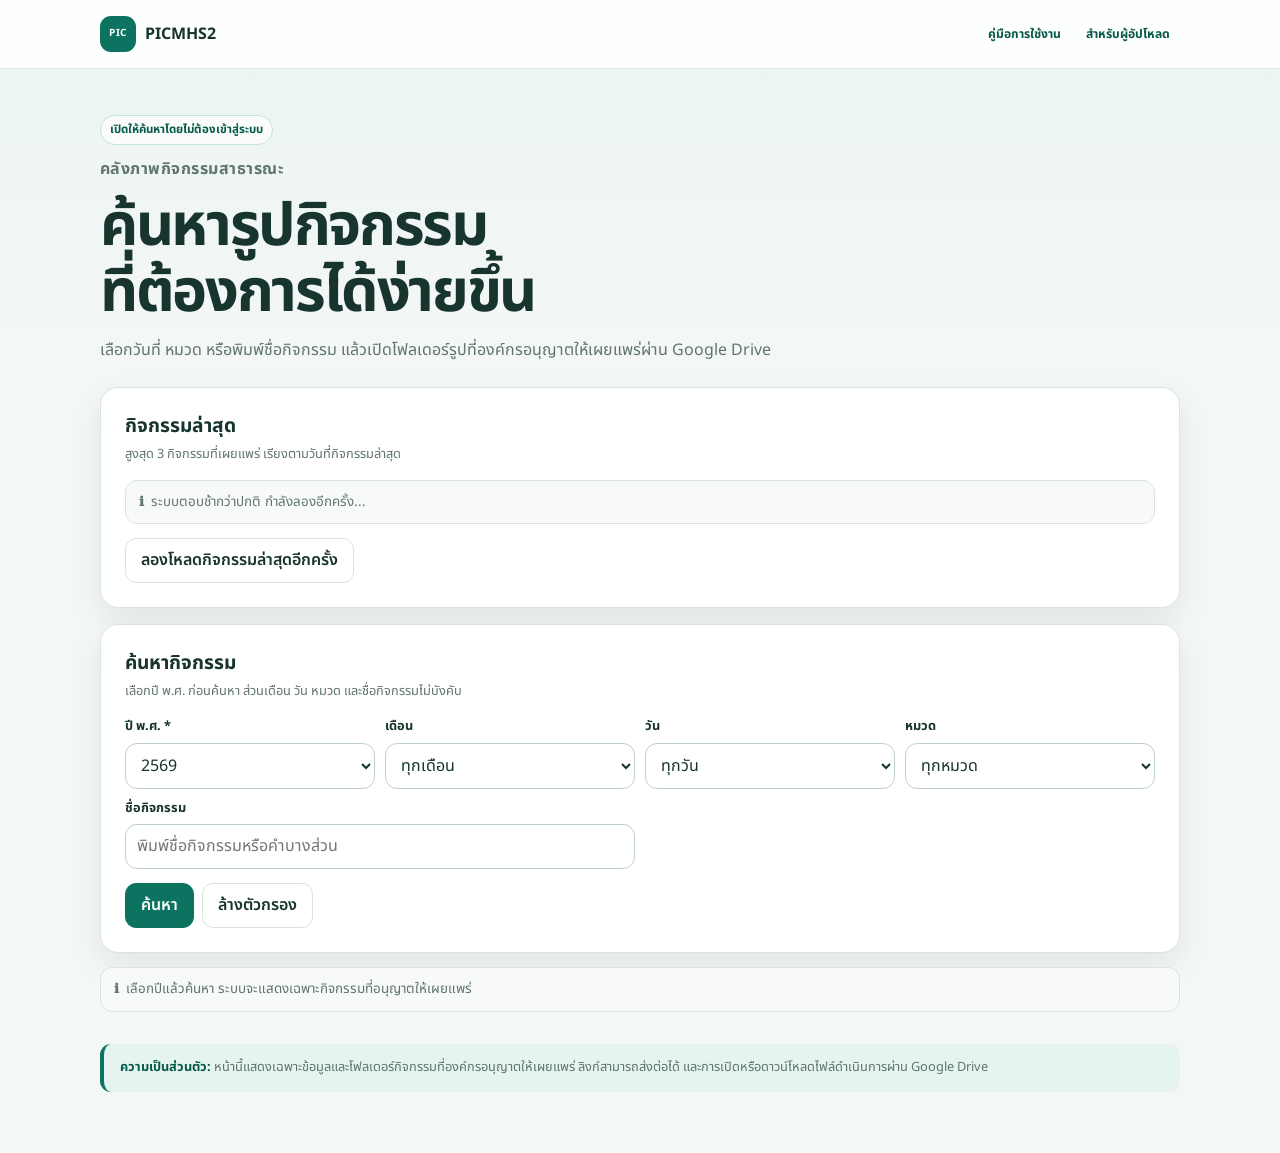
==== commit 75758bd1: "Add resilient recent activity fallback" ====
--- a/public/index.html
+++ b/public/index.html
@@ -248,8 +248,10 @@
   <script>
     const CONFIG = {
       API_URL: "https://script.google.com/macros/s/AKfycbzDyucuarduxEiLv-s4mpgoeJ6cKrx77nMPlc30-tb82z3DDsLPgVcqO1zSSwV5WXBZig/exec",
-      REQUEST_TIMEOUT_MS: 15000,
-      LATEST_RETRY_TIMEOUT_MS: 30000,
+      REQUEST_TIMEOUT_MS: 12000,
+      LATEST_RETRY_TIMEOUT_MS: 12000,
+      LATEST_DISPLAY_LIMIT: 3,
+      BACKGROUND_RETRY_MS: 60000,
       PUBLIC_YEAR_MIN: 2567,
       CURRENT_YEAR_BE: Number(new Intl.DateTimeFormat("en-US", { timeZone: "Asia/Bangkok", year: "numeric" }).format(new Date())) + 543,
       CATEGORIES: ["กิจกรรมและอื่นๆ", "ไปราชการ", "ประชุม"],
@@ -269,6 +271,7 @@
     const latestResultsBox = document.getElementById("latestResults");
     const retryLatestButton = document.getElementById("retryLatestButton");
     const searchButton = document.getElementById("searchButton");
+    let latestBackgroundRetry = 0;
 
     seedOptions();
     form.addEventListener("submit", handleSearch);
@@ -325,7 +328,9 @@
           if (normalized) params.set(key, normalized);
         });
 
-        const data = await fetchJson(`${CONFIG.API_URL}?${params}`, CONFIG.REQUEST_TIMEOUT_MS);
+        const data = await fetchJsonWithRetry(`${CONFIG.API_URL}?${params}`, () => {
+          showStatus("ระบบตอบผิดปกติชั่วคราว กำลังลองค้นหาอีกครั้ง...", "info");
+        });
         if (!data.ok) throw new Error(toThaiApiError(data.error));
         renderResults(Array.isArray(data.results) ? data.results : [], resultsBox);
 
@@ -348,31 +353,42 @@
       latestStatusBox.dataset.type = "info";
       latestStatusBox.textContent = "กำลังโหลดกิจกรรมล่าสุด...";
       try {
-        const url = `${CONFIG.API_URL}?action=publicLatest`;
         let data;
         try {
-          data = await fetchJson(url, CONFIG.REQUEST_TIMEOUT_MS);
-        } catch (error) {
-          if (!isTransientFetchError(error)) throw error;
-          latestStatusBox.textContent = "ระบบตอบช้ากว่าปกติ กำลังลองอีกครั้ง...";
-          data = await fetchJson(url, CONFIG.LATEST_RETRY_TIMEOUT_MS);
+          data = await fetchJsonWithRetry(`${CONFIG.API_URL}?action=publicLatest`, () => {
+            latestStatusBox.textContent = "ระบบตอบช้ากว่าปกติ กำลังลองอีกครั้ง...";
+          });
+        } catch (latestError) {
+          if (!isTransientFetchError(latestError)) throw latestError;
+          latestStatusBox.textContent = "ระบบกิจกรรมล่าสุดยังไม่พร้อม กำลังใช้ผลค้นหาสำรอง...";
+          data = await fetchJsonWithRetry(
+            `${CONFIG.API_URL}?action=publicSearch&yearBE=${CONFIG.CURRENT_YEAR_BE}`,
+            null,
+            1
+          );
         }
         if (!data.ok) throw new Error(toThaiApiError(data.error));
-        const results = Array.isArray(data.results) ? data.results : [];
+        const results = (Array.isArray(data.results) ? data.results : []).slice(0, CONFIG.LATEST_DISPLAY_LIMIT);
         renderResults(results, latestResultsBox);
+        clearTimeout(latestBackgroundRetry);
         latestStatusBox.dataset.type = results.length ? "success" : "info";
         latestStatusBox.textContent = results.length ? `แสดง ${results.length} กิจกรรมล่าสุด` : "ยังไม่มีกิจกรรมที่เผยแพร่";
       } catch (error) {
         latestStatusBox.dataset.type = "error";
         latestStatusBox.textContent = error.name === "AbortError" ? "โหลดกิจกรรมล่าสุดใช้เวลานานเกินไป" : error.message;
         retryLatestButton.hidden = false;
+        clearTimeout(latestBackgroundRetry);
+        latestBackgroundRetry = setTimeout(loadLatest, CONFIG.BACKGROUND_RETRY_MS);
       } finally {
         latestResultsBox.setAttribute("aria-busy", "false");
       }
     }
 
     function isTransientFetchError(error) {
-      return error && (error.name === "AbortError" || error instanceof TypeError);
+      if (!error) return false;
+      const status = Number(error.httpStatus || 0);
+      return error.name === "AbortError" || error instanceof TypeError ||
+        status === 404 || status === 408 || status === 429 || status >= 500;
     }
 
     async function fetchJson(url, timeoutMs) {
@@ -380,7 +396,11 @@
       const timer = setTimeout(() => controller.abort(), timeoutMs);
       try {
         const response = await fetch(url, { signal: controller.signal });
-        if (!response.ok) throw new Error(`เชื่อมต่อระบบค้นหาไม่สำเร็จ (${response.status})`);
+        if (!response.ok) {
+          const httpError = new Error(`เชื่อมต่อระบบค้นหาไม่สำเร็จ (${response.status})`);
+          httpError.httpStatus = response.status;
+          throw httpError;
+        }
         return await response.json();
       } catch (error) {
         if (error.name === "AbortError") throw error;
@@ -389,6 +409,31 @@
       } finally {
         clearTimeout(timer);
       }
+    }
+
+    async function fetchJsonWithRetry(url, onRetry, maxAttempts = 3) {
+      const delays = [0, 1000, 3000].slice(0, Math.max(1, maxAttempts));
+      let lastError;
+      for (let attempt = 0; attempt < delays.length; attempt += 1) {
+        if (delays[attempt]) await wait(delays[attempt]);
+        try {
+          const separator = url.includes("?") ? "&" : "?";
+          const requestUrl = `${url}${separator}_attempt=${attempt}&_ts=${Date.now()}`;
+          return await fetchJson(
+            requestUrl,
+            attempt ? CONFIG.LATEST_RETRY_TIMEOUT_MS : CONFIG.REQUEST_TIMEOUT_MS
+          );
+        } catch (error) {
+          lastError = error;
+          if (!isTransientFetchError(error) || attempt + 1 >= delays.length) throw error;
+          if (onRetry) onRetry(error, attempt + 1);
+        }
+      }
+      throw lastError;
+    }
+
+    function wait(milliseconds) {
+      return new Promise((resolve) => setTimeout(resolve, milliseconds));
     }
 
     function renderResults(results, container) {
